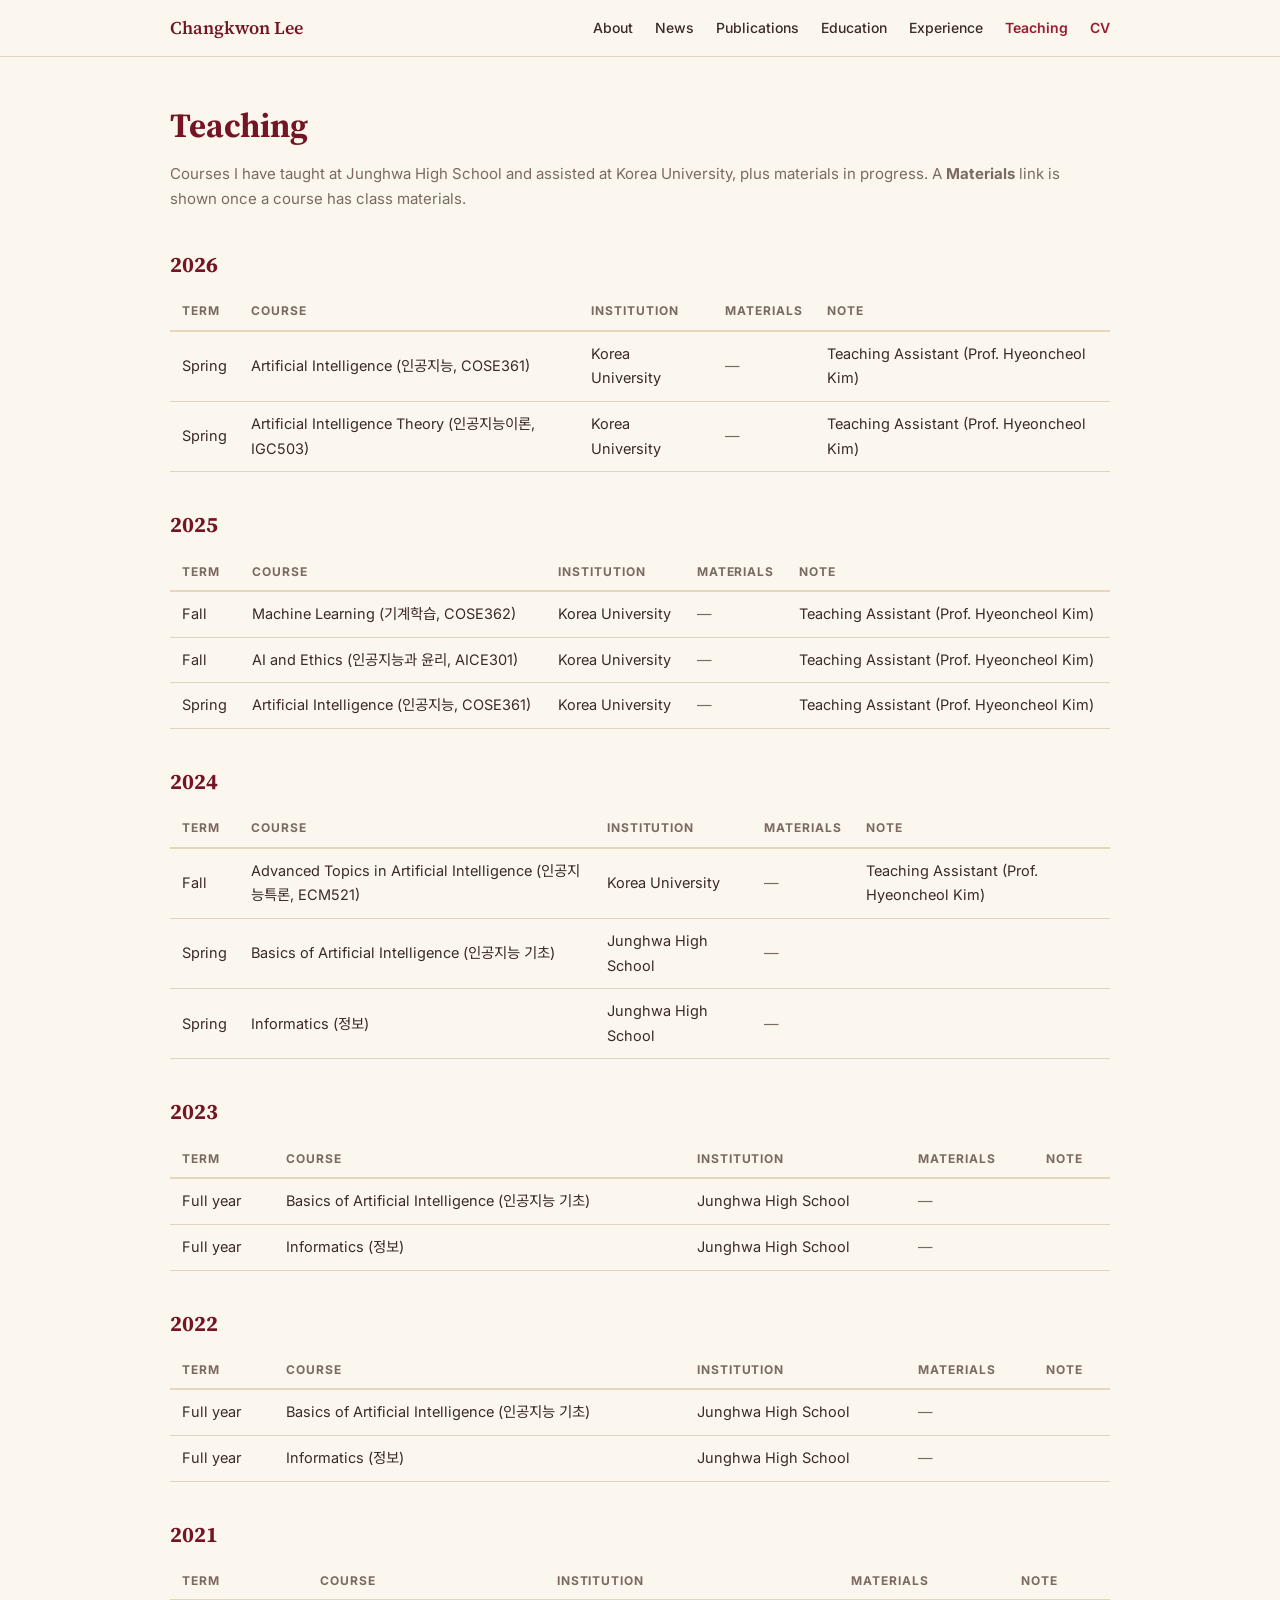
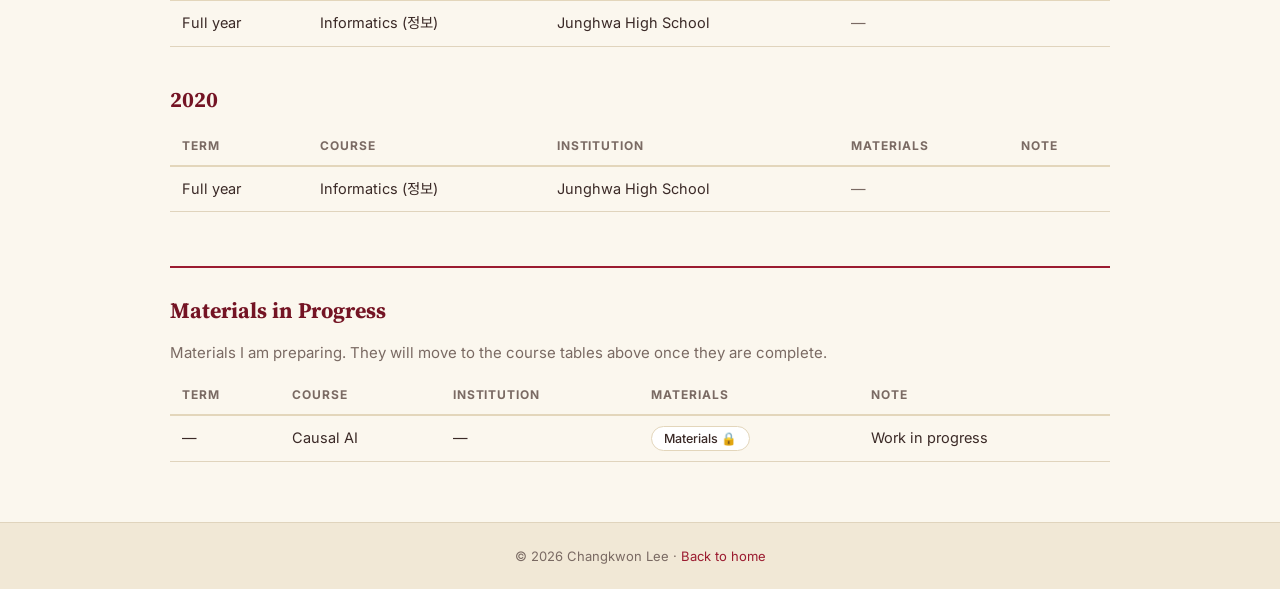
==== teaching.html @ 47984edf "Add personal website Single-page profile site (About, News, Publications, Education, Experience), a " ====
<!doctype html>
<html lang="en">
<head>
  <meta charset="utf-8">
  <meta name="viewport" content="width=device-width, initial-scale=1">
  <title>Teaching · Changkwon Lee</title>
  <link rel="preconnect" href="https://fonts.googleapis.com">
  <link rel="preconnect" href="https://fonts.gstatic.com" crossorigin>
  <link href="https://fonts.googleapis.com/css2?family=Inter:wght@400;500;600&family=Noto+Sans+KR:wght@400;500&family=Source+Serif+4:wght@400;600&display=swap" rel="stylesheet">
  <link rel="stylesheet" href="css/style.css">
</head>
<body>

<header class="nav">
  <div class="nav-inner">
    <a class="brand" href="index.html">Changkwon Lee</a>
    <ul>
      <li><a href="index.html#about">About</a></li>
      <li><a href="index.html#news">News</a></li>
      <li><a href="index.html#publications">Publications</a></li>
      <li><a href="index.html#education">Education</a></li>
      <li><a href="index.html#experience">Experience</a></li>
      <li><a href="teaching.html" class="cv">Teaching</a></li>
      <li><a class="cv" href="assets/Changkwon_Lee_CV.pdf" download>CV</a></li>
    </ul>
  </div>
</header>

<main class="teaching-page">
  <h1 class="page-title">Teaching</h1>
  <p class="page-sub">Courses I have taught at Junghwa High School and assisted at Korea University, plus materials in progress. A <b>Materials</b> link is shown once a course has class materials.</p>

  <!--
    HOW TO ADD A COURSE: copy one <tr> and paste it in the matching year table.
    Open materials link:    <a class="btn" href="URL">Materials</a>
    Password-protected:     <a class="btn lock" href="#" data-protected="URL">Materials 🔒</a>
    No materials yet:       <span class="none">—</span>
  -->

  <h2 class="year">2026</h2>
  <div class="table-wrap"><table class="courses">
    <thead><tr><th>Term</th><th>Course</th><th>Institution</th><th>Materials</th><th>Note</th></tr></thead>
    <tbody>
      <tr><td>Spring</td><td>Artificial Intelligence (인공지능, COSE361)</td><td>Korea University</td><td><span class="none">—</span></td><td>Teaching Assistant (Prof. Hyeoncheol Kim)</td></tr>
      <tr><td>Spring</td><td>Artificial Intelligence Theory (인공지능이론, IGC503)</td><td>Korea University</td><td><span class="none">—</span></td><td>Teaching Assistant (Prof. Hyeoncheol Kim)</td></tr>
    </tbody>
  </table></div>

  <h2 class="year">2025</h2>
  <div class="table-wrap"><table class="courses">
    <thead><tr><th>Term</th><th>Course</th><th>Institution</th><th>Materials</th><th>Note</th></tr></thead>
    <tbody>
      <tr><td>Fall</td><td>Machine Learning (기계학습, COSE362)</td><td>Korea University</td><td><span class="none">—</span></td><td>Teaching Assistant (Prof. Hyeoncheol Kim)</td></tr>
      <tr><td>Fall</td><td>AI and Ethics (인공지능과 윤리, AICE301)</td><td>Korea University</td><td><span class="none">—</span></td><td>Teaching Assistant (Prof. Hyeoncheol Kim)</td></tr>
      <tr><td>Spring</td><td>Artificial Intelligence (인공지능, COSE361)</td><td>Korea University</td><td><span class="none">—</span></td><td>Teaching Assistant (Prof. Hyeoncheol Kim)</td></tr>
    </tbody>
  </table></div>

  <h2 class="year">2024</h2>
  <div class="table-wrap"><table class="courses">
    <thead><tr><th>Term</th><th>Course</th><th>Institution</th><th>Materials</th><th>Note</th></tr></thead>
    <tbody>
      <tr><td>Fall</td><td>Advanced Topics in Artificial Intelligence (인공지능특론, ECM521)</td><td>Korea University</td><td><span class="none">—</span></td><td>Teaching Assistant (Prof. Hyeoncheol Kim)</td></tr>
      <tr><td>Spring</td><td>Basics of Artificial Intelligence (인공지능 기초)</td><td>Junghwa High School</td><td><span class="none">—</span></td><td></td></tr>
      <tr><td>Spring</td><td>Informatics (정보)</td><td>Junghwa High School</td><td><span class="none">—</span></td><td></td></tr>
    </tbody>
  </table></div>

  <h2 class="year">2023</h2>
  <div class="table-wrap"><table class="courses">
    <thead><tr><th>Term</th><th>Course</th><th>Institution</th><th>Materials</th><th>Note</th></tr></thead>
    <tbody>
      <tr><td>Full year</td><td>Basics of Artificial Intelligence (인공지능 기초)</td><td>Junghwa High School</td><td><span class="none">—</span></td><td></td></tr>
      <tr><td>Full year</td><td>Informatics (정보)</td><td>Junghwa High School</td><td><span class="none">—</span></td><td></td></tr>
    </tbody>
  </table></div>

  <h2 class="year">2022</h2>
  <div class="table-wrap"><table class="courses">
    <thead><tr><th>Term</th><th>Course</th><th>Institution</th><th>Materials</th><th>Note</th></tr></thead>
    <tbody>
      <tr><td>Full year</td><td>Basics of Artificial Intelligence (인공지능 기초)</td><td>Junghwa High School</td><td><span class="none">—</span></td><td></td></tr>
      <tr><td>Full year</td><td>Informatics (정보)</td><td>Junghwa High School</td><td><span class="none">—</span></td><td></td></tr>
    </tbody>
  </table></div>

  <h2 class="year">2021</h2>
  <div class="table-wrap"><table class="courses">
    <thead><tr><th>Term</th><th>Course</th><th>Institution</th><th>Materials</th><th>Note</th></tr></thead>
    <tbody>
      <tr><td>Full year</td><td>Informatics (정보)</td><td>Junghwa High School</td><td><span class="none">—</span></td><td></td></tr>
    </tbody>
  </table></div>

  <h2 class="year">2020</h2>
  <div class="table-wrap"><table class="courses">
    <thead><tr><th>Term</th><th>Course</th><th>Institution</th><th>Materials</th><th>Note</th></tr></thead>
    <tbody>
      <tr><td>Full year</td><td>Informatics (정보)</td><td>Junghwa High School</td><td><span class="none">—</span></td><td></td></tr>
    </tbody>
  </table></div>

  <h2 class="year in-progress" id="in-progress">Materials in Progress</h2>
  <p class="page-sub">Materials I am preparing. They will move to the course tables above once they are complete.</p>
  <div class="table-wrap"><table class="courses">
    <thead><tr><th>Term</th><th>Course</th><th>Institution</th><th>Materials</th><th>Note</th></tr></thead>
    <tbody>
      <tr>
        <td>—</td>
        <td>Causal AI</td>
        <td>—</td>
        <td><a class="btn lock" href="#" data-protected="https://github.com/imkwony/Reading_a_Book-CausalAI">Materials 🔒</a></td>
        <td>Work in progress</td>
      </tr>
    </tbody>
  </table></div>
</main>

<footer>
  © <span id="year"></span> Changkwon Lee · <a href="index.html">Back to home</a>
</footer>

<dialog id="gate">
  <form method="dialog" id="gate-form" autocomplete="off">
    <h3>Sign in to view materials</h3>
    <label>ID <input id="gate-id" type="text" value="admin" autocomplete="off"></label>
    <label>Password <input id="gate-pw" type="password" autocomplete="off"></label>
    <p class="err" id="gate-err" hidden>Incorrect ID or password.</p>
    <div class="actions">
      <button type="button" class="btn" id="gate-cancel">Cancel</button>
      <button type="submit" class="btn primary">Open</button>
    </div>
  </form>
</dialog>

<script src="js/main.js"></script>
<script src="js/gate.js"></script>
</body>
</html>
---- css/style.css ----
:root {
  --crimson: #9b1b30;
  --crimson-dark: #741424;
  --crimson-soft: #f3dfe0;
  --beige: #f1e8d6;
  --beige-dark: #e3d6bb;
  --cream: #fbf7ee;
  --ink: #3b2a27;
  --muted: #7a6a63;
  --line: #e0d4bd;
  --serif: "Source Serif 4", "Noto Serif KR", Georgia, serif;
  --sans: "Inter", "Noto Sans KR", system-ui, -apple-system, "Segoe UI", sans-serif;
}

* { box-sizing: border-box; }
html { scroll-behavior: smooth; scroll-padding-top: 72px; }
body {
  margin: 0;
  background: var(--cream);
  color: var(--ink);
  font-family: var(--sans);
  font-size: 16px;
  line-height: 1.7;
}
a { color: var(--crimson); text-decoration: none; }
a:hover { text-decoration: underline; }

/* ---------- nav ---------- */
.nav {
  position: sticky; top: 0; z-index: 10;
  background: rgba(251, 247, 238, .92);
  backdrop-filter: blur(8px);
  border-bottom: 1px solid var(--line);
}
.nav-inner {
  max-width: 980px; margin: 0 auto; padding: 0 20px;
  display: flex; align-items: center; justify-content: space-between;
  height: 56px;
}
.brand { font-family: var(--serif); font-weight: 600; font-size: 18px; color: var(--crimson-dark); }
.nav ul { display: flex; gap: 22px; list-style: none; margin: 0; padding: 0; }
.nav ul a { color: var(--ink); font-size: 14px; font-weight: 500; }
.nav ul a:hover { color: var(--crimson); text-decoration: none; }
.nav ul a.cv { color: var(--crimson); font-weight: 600; }

/* ---------- hero ---------- */
.hero {
  background: linear-gradient(180deg, var(--beige) 0%, var(--cream) 100%);
  border-bottom: 1px solid var(--line);
}
.hero-inner {
  max-width: 980px; margin: 0 auto; padding: 56px 20px 48px;
  display: flex; gap: 40px; align-items: center;
}
.avatar {
  width: 200px; height: 200px; border-radius: 50%; object-fit: cover; object-position: 50% 30%;
  border: 4px solid #fff; box-shadow: 0 6px 22px rgba(116, 20, 36, .18); flex: none;
}
.eyebrow {
  font-size: 12px; font-weight: 600; letter-spacing: .12em; text-transform: uppercase;
  color: var(--crimson); margin: 0 0 6px;
}
.hero h1 { font-family: var(--serif); font-size: 42px; line-height: 1.15; margin: 0 0 12px; color: var(--ink); }
.hero h1 span { font-size: 22px; font-weight: 400; color: var(--muted); margin-left: 8px; }
.hero p.lead { margin: 0 0 18px; max-width: 580px; }
.hero p.lead b { color: var(--crimson-dark); }
.links { display: flex; flex-wrap: wrap; gap: 8px; }
.btn {
  display: inline-block; padding: 5px 14px; font-size: 13px; font-weight: 500;
  border: 1px solid var(--beige-dark); border-radius: 999px; background: #fff; color: var(--ink);
}
.btn:hover { border-color: var(--crimson); color: var(--crimson); text-decoration: none; }
.btn.primary { background: var(--crimson); border-color: var(--crimson); color: #fff; }
.btn.primary:hover { background: var(--crimson-dark); color: #fff; }

/* ---------- sections ---------- */
main { max-width: 980px; margin: 0 auto; padding: 0 20px 60px; }
section { padding: 44px 0 8px; }
section > h2 {
  font-family: var(--serif); font-size: 28px; margin: 0 0 20px; color: var(--crimson-dark);
  display: flex; align-items: baseline; gap: 12px;
}
section > h2 small { font-family: var(--sans); font-size: 12px; font-weight: 600; color: var(--crimson); letter-spacing: .05em; }

.about-grid { display: grid; grid-template-columns: 1fr 280px; gap: 36px; align-items: start; }
.about-grid p { margin: 0 0 14px; }
.card { background: var(--beige); border: 1px solid var(--beige-dark); border-radius: 10px; padding: 18px 20px; }
.card h3 { margin: 0 0 10px; font-size: 12px; letter-spacing: .1em; text-transform: uppercase; color: var(--crimson); }
.card ul { margin: 0; padding: 0; list-style: none; }
.card li { padding: 7px 0; border-top: 1px solid var(--beige-dark); font-size: 14px; line-height: 1.45; }
.card li:first-child { border-top: 0; }

/* news */
.news { list-style: none; margin: 0; padding: 0; }
.news li { display: grid; grid-template-columns: 90px 1fr; gap: 12px; padding: 10px 0; border-bottom: 1px dashed var(--line); }
.news .date { font-size: 13px; font-weight: 600; color: var(--crimson); }
.news li.extra { display: none; }
.news.open li.extra { display: grid; }
.more { margin-top: 12px; background: none; border: 0; color: var(--crimson); font: inherit; font-size: 14px; cursor: pointer; padding: 0; }
.more:hover { text-decoration: underline; }

/* publications */
.pub { display: grid; grid-template-columns: 96px 1fr; gap: 18px; padding: 18px 0; border-bottom: 1px solid var(--line); }
.tag {
  height: fit-content; text-align: center; font-size: 12px; font-weight: 600; line-height: 1.3;
  padding: 6px 4px; border-radius: 6px; background: var(--crimson); color: #fff;
}
.tag.alt { background: var(--beige-dark); color: var(--crimson-dark); }
.pub h3 { margin: 0 0 4px; font-family: var(--serif); font-size: 17px; line-height: 1.4; }
.pub .authors { font-size: 14px; color: var(--muted); }
.pub .authors b { color: var(--ink); background: var(--crimson-soft); padding: 0 3px; border-radius: 3px; }
.pub .venue { font-size: 14px; font-style: italic; margin-top: 2px; }
.pub .links { margin-top: 8px; }
.pub .btn { padding: 1px 10px; font-size: 12px; }
.subhead { font-size: 13px; font-weight: 600; text-transform: uppercase; letter-spacing: .1em; color: var(--muted); margin: 26px 0 0; }

/* timeline */
.tl { display: grid; grid-template-columns: 150px 1fr; gap: 6px 24px; padding: 14px 0; border-bottom: 1px solid var(--line); }
.tl:last-child { border-bottom: 0; }
.tl .when { font-size: 14px; font-weight: 600; color: var(--crimson); }
.tl h3 { margin: 0; font-size: 16px; }
.tl p { margin: 2px 0 0; font-size: 14.5px; color: var(--muted); }
.tl-group { font-size: 12px; font-weight: 600; letter-spacing: .1em; text-transform: uppercase; color: var(--muted); margin: 22px 0 0; }

/* teaching */
.teach-card { display: flex; gap: 20px; justify-content: space-between; align-items: center; flex-wrap: wrap; background: var(--crimson); color: #fff; border-radius: 10px; padding: 22px 26px; margin-bottom: 8px; }
.teach-card h3 { margin: 0 0 2px; font-family: var(--serif); font-size: 20px; }
.teach-card p { margin: 0; opacity: .85; font-size: 14.5px; }
.teach-card .btn { background: var(--cream); border-color: var(--cream); color: var(--crimson-dark); font-weight: 600; padding: 8px 20px; }
.teach-card .btn:hover { background: #fff; color: var(--crimson); }

footer { border-top: 1px solid var(--line); background: var(--beige); text-align: center; font-size: 13px; color: var(--muted); padding: 22px 20px; }

/* ---------- mobile ---------- */
@media (max-width: 760px) {
  .nav ul { gap: 12px; overflow-x: auto; }
  .nav ul a { font-size: 13px; white-space: nowrap; }
  .brand { display: none; }
  .hero-inner { flex-direction: column; text-align: center; padding-top: 36px; }
  .hero h1 { font-size: 34px; }
  .links { justify-content: center; }
  .about-grid { grid-template-columns: 1fr; }
  .pub { grid-template-columns: 1fr; gap: 8px; }
  .tag { width: fit-content; padding: 3px 12px; }
  .tl { grid-template-columns: 1fr; gap: 2px; }
  .news li { grid-template-columns: 1fr; gap: 0; }
}

/* ---------- teaching page ---------- */
.teaching-page { padding-top: 40px; }
.page-title { font-family: var(--serif); font-size: 34px; margin: 0 0 6px; color: var(--crimson-dark); }
.page-sub { color: var(--muted); margin: 0 0 12px; font-size: 15px; }
h2.year { font-family: var(--serif); font-size: 22px; margin: 34px 0 10px; color: var(--crimson-dark); }
h2.year.in-progress { margin-top: 54px; padding-top: 24px; border-top: 2px solid var(--crimson); }
.table-wrap { overflow-x: auto; }
table.courses { width: 100%; border-collapse: collapse; font-size: 14.5px; }
.courses th { text-align: left; font-size: 12px; letter-spacing: .08em; text-transform: uppercase; color: var(--muted); border-bottom: 2px solid var(--beige-dark); padding: 8px 12px; }
.courses td { padding: 10px 12px; border-bottom: 1px solid var(--line); vertical-align: middle; }
.courses tbody tr:hover { background: var(--beige); }
.courses .none { color: var(--muted); }
.courses .btn { padding: 1px 12px; font-size: 12.5px; white-space: nowrap; }

dialog#gate { border: 1px solid var(--beige-dark); border-radius: 12px; padding: 24px 26px; background: var(--cream); color: var(--ink); width: min(360px, 90vw); box-shadow: 0 12px 40px rgba(59, 42, 39, .3); }
dialog#gate::backdrop { background: rgba(59, 42, 39, .45); }
#gate h3 { margin: 0 0 14px; font-family: var(--serif); color: var(--crimson-dark); }
#gate label { display: block; font-size: 13px; font-weight: 500; margin-bottom: 10px; }
#gate input { display: block; width: 100%; margin-top: 4px; padding: 8px 10px; font: inherit; border: 1px solid var(--beige-dark); border-radius: 6px; background: #fff; }
#gate input:focus { outline: 2px solid var(--crimson); outline-offset: 0; }
#gate .err { color: var(--crimson); font-size: 13px; margin: 0 0 8px; }
#gate .actions { display: flex; justify-content: flex-end; gap: 8px; margin-top: 14px; }
#gate .btn { cursor: pointer; font: inherit; font-size: 13px; padding: 6px 16px; }
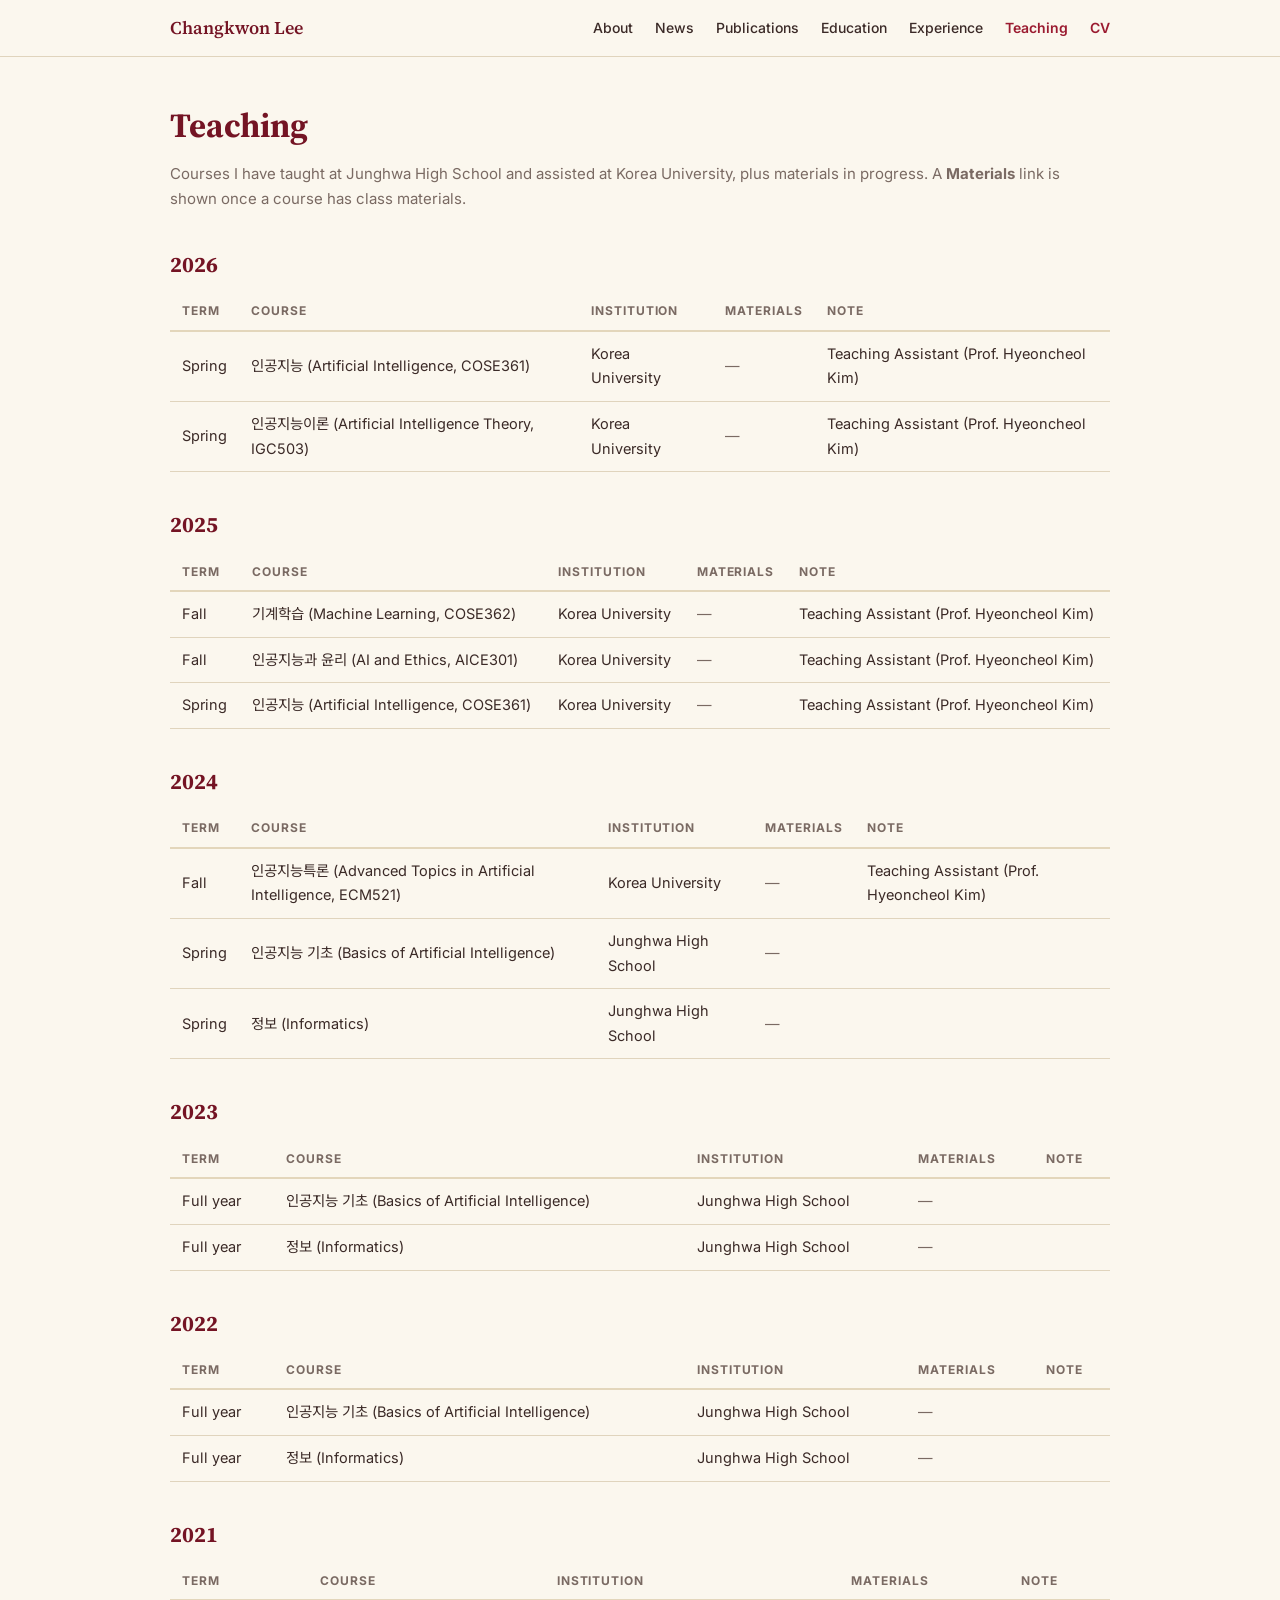
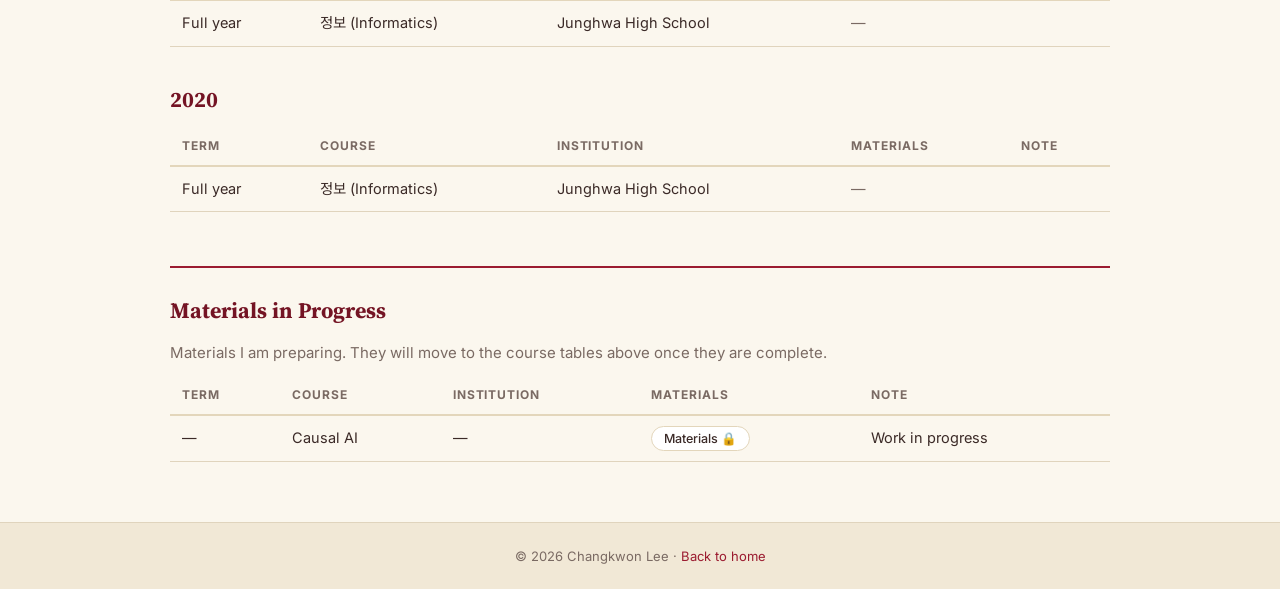
==== commit c46caf1a: "Update publications, naming order and guideline description - Add KTCF DOI - Journal tags now show J" ====
--- a/teaching.html
+++ b/teaching.html
@@ -41,8 +41,8 @@
   <div class="table-wrap"><table class="courses">
     <thead><tr><th>Term</th><th>Course</th><th>Institution</th><th>Materials</th><th>Note</th></tr></thead>
     <tbody>
-      <tr><td>Spring</td><td>Artificial Intelligence (인공지능, COSE361)</td><td>Korea University</td><td><span class="none">—</span></td><td>Teaching Assistant (Prof. Hyeoncheol Kim)</td></tr>
-      <tr><td>Spring</td><td>Artificial Intelligence Theory (인공지능이론, IGC503)</td><td>Korea University</td><td><span class="none">—</span></td><td>Teaching Assistant (Prof. Hyeoncheol Kim)</td></tr>
+      <tr><td>Spring</td><td>인공지능 (Artificial Intelligence, COSE361)</td><td>Korea University</td><td><span class="none">—</span></td><td>Teaching Assistant (Prof. Hyeoncheol Kim)</td></tr>
+      <tr><td>Spring</td><td>인공지능이론 (Artificial Intelligence Theory, IGC503)</td><td>Korea University</td><td><span class="none">—</span></td><td>Teaching Assistant (Prof. Hyeoncheol Kim)</td></tr>
     </tbody>
   </table></div>
 
@@ -50,9 +50,9 @@
   <div class="table-wrap"><table class="courses">
     <thead><tr><th>Term</th><th>Course</th><th>Institution</th><th>Materials</th><th>Note</th></tr></thead>
     <tbody>
-      <tr><td>Fall</td><td>Machine Learning (기계학습, COSE362)</td><td>Korea University</td><td><span class="none">—</span></td><td>Teaching Assistant (Prof. Hyeoncheol Kim)</td></tr>
-      <tr><td>Fall</td><td>AI and Ethics (인공지능과 윤리, AICE301)</td><td>Korea University</td><td><span class="none">—</span></td><td>Teaching Assistant (Prof. Hyeoncheol Kim)</td></tr>
-      <tr><td>Spring</td><td>Artificial Intelligence (인공지능, COSE361)</td><td>Korea University</td><td><span class="none">—</span></td><td>Teaching Assistant (Prof. Hyeoncheol Kim)</td></tr>
+      <tr><td>Fall</td><td>기계학습 (Machine Learning, COSE362)</td><td>Korea University</td><td><span class="none">—</span></td><td>Teaching Assistant (Prof. Hyeoncheol Kim)</td></tr>
+      <tr><td>Fall</td><td>인공지능과 윤리 (AI and Ethics, AICE301)</td><td>Korea University</td><td><span class="none">—</span></td><td>Teaching Assistant (Prof. Hyeoncheol Kim)</td></tr>
+      <tr><td>Spring</td><td>인공지능 (Artificial Intelligence, COSE361)</td><td>Korea University</td><td><span class="none">—</span></td><td>Teaching Assistant (Prof. Hyeoncheol Kim)</td></tr>
     </tbody>
   </table></div>
 
@@ -60,9 +60,9 @@
   <div class="table-wrap"><table class="courses">
     <thead><tr><th>Term</th><th>Course</th><th>Institution</th><th>Materials</th><th>Note</th></tr></thead>
     <tbody>
-      <tr><td>Fall</td><td>Advanced Topics in Artificial Intelligence (인공지능특론, ECM521)</td><td>Korea University</td><td><span class="none">—</span></td><td>Teaching Assistant (Prof. Hyeoncheol Kim)</td></tr>
-      <tr><td>Spring</td><td>Basics of Artificial Intelligence (인공지능 기초)</td><td>Junghwa High School</td><td><span class="none">—</span></td><td></td></tr>
-      <tr><td>Spring</td><td>Informatics (정보)</td><td>Junghwa High School</td><td><span class="none">—</span></td><td></td></tr>
+      <tr><td>Fall</td><td>인공지능특론 (Advanced Topics in Artificial Intelligence, ECM521)</td><td>Korea University</td><td><span class="none">—</span></td><td>Teaching Assistant (Prof. Hyeoncheol Kim)</td></tr>
+      <tr><td>Spring</td><td>인공지능 기초 (Basics of Artificial Intelligence)</td><td>Junghwa High School</td><td><span class="none">—</span></td><td></td></tr>
+      <tr><td>Spring</td><td>정보 (Informatics)</td><td>Junghwa High School</td><td><span class="none">—</span></td><td></td></tr>
     </tbody>
   </table></div>
 
@@ -70,8 +70,8 @@
   <div class="table-wrap"><table class="courses">
     <thead><tr><th>Term</th><th>Course</th><th>Institution</th><th>Materials</th><th>Note</th></tr></thead>
     <tbody>
-      <tr><td>Full year</td><td>Basics of Artificial Intelligence (인공지능 기초)</td><td>Junghwa High School</td><td><span class="none">—</span></td><td></td></tr>
-      <tr><td>Full year</td><td>Informatics (정보)</td><td>Junghwa High School</td><td><span class="none">—</span></td><td></td></tr>
+      <tr><td>Full year</td><td>인공지능 기초 (Basics of Artificial Intelligence)</td><td>Junghwa High School</td><td><span class="none">—</span></td><td></td></tr>
+      <tr><td>Full year</td><td>정보 (Informatics)</td><td>Junghwa High School</td><td><span class="none">—</span></td><td></td></tr>
     </tbody>
   </table></div>
 
@@ -79,8 +79,8 @@
   <div class="table-wrap"><table class="courses">
     <thead><tr><th>Term</th><th>Course</th><th>Institution</th><th>Materials</th><th>Note</th></tr></thead>
     <tbody>
-      <tr><td>Full year</td><td>Basics of Artificial Intelligence (인공지능 기초)</td><td>Junghwa High School</td><td><span class="none">—</span></td><td></td></tr>
-      <tr><td>Full year</td><td>Informatics (정보)</td><td>Junghwa High School</td><td><span class="none">—</span></td><td></td></tr>
+      <tr><td>Full year</td><td>인공지능 기초 (Basics of Artificial Intelligence)</td><td>Junghwa High School</td><td><span class="none">—</span></td><td></td></tr>
+      <tr><td>Full year</td><td>정보 (Informatics)</td><td>Junghwa High School</td><td><span class="none">—</span></td><td></td></tr>
     </tbody>
   </table></div>
 
@@ -88,7 +88,7 @@
   <div class="table-wrap"><table class="courses">
     <thead><tr><th>Term</th><th>Course</th><th>Institution</th><th>Materials</th><th>Note</th></tr></thead>
     <tbody>
-      <tr><td>Full year</td><td>Informatics (정보)</td><td>Junghwa High School</td><td><span class="none">—</span></td><td></td></tr>
+      <tr><td>Full year</td><td>정보 (Informatics)</td><td>Junghwa High School</td><td><span class="none">—</span></td><td></td></tr>
     </tbody>
   </table></div>
 
@@ -96,7 +96,7 @@
   <div class="table-wrap"><table class="courses">
     <thead><tr><th>Term</th><th>Course</th><th>Institution</th><th>Materials</th><th>Note</th></tr></thead>
     <tbody>
-      <tr><td>Full year</td><td>Informatics (정보)</td><td>Junghwa High School</td><td><span class="none">—</span></td><td></td></tr>
+      <tr><td>Full year</td><td>정보 (Informatics)</td><td>Junghwa High School</td><td><span class="none">—</span></td><td></td></tr>
     </tbody>
   </table></div>
 
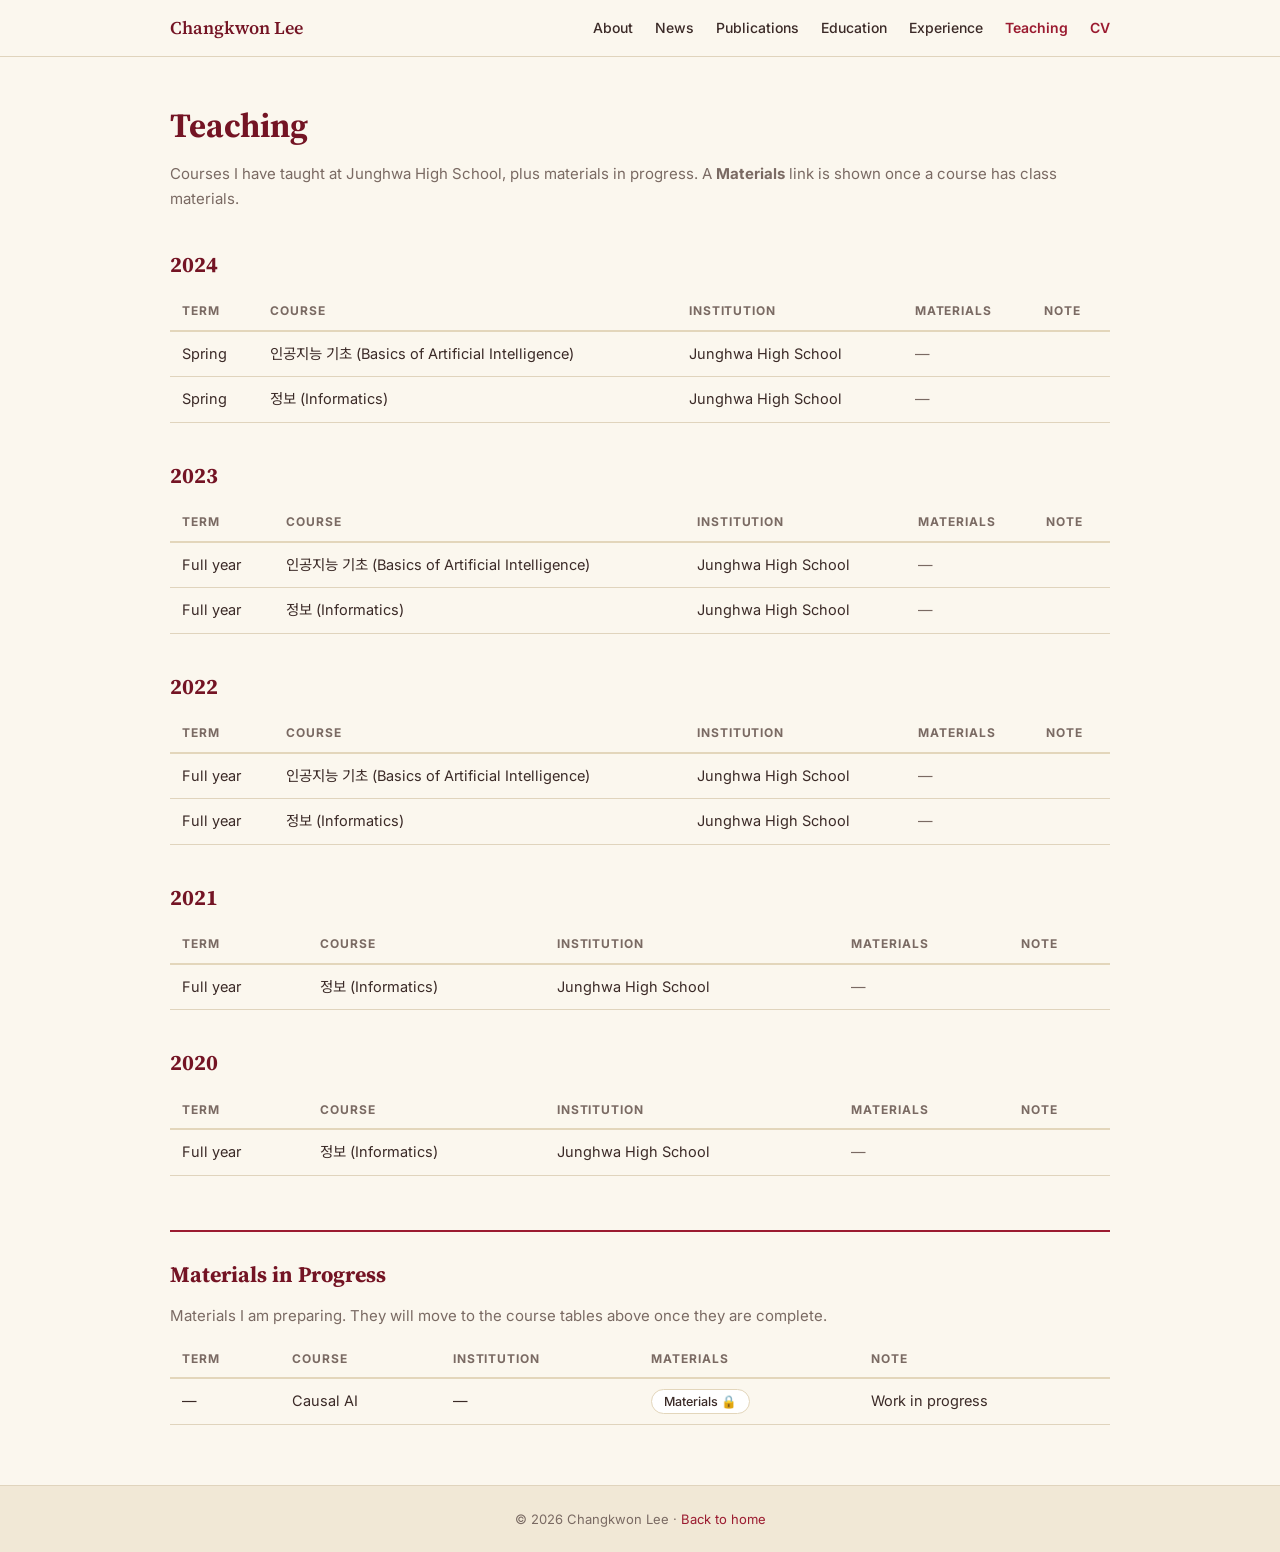
==== commit 25d60e45: "Move TA role to Experience and clarify entries - Merge teaching/research assistant roles into one Ex" ====
--- a/teaching.html
+++ b/teaching.html
@@ -28,7 +28,7 @@
 
 <main class="teaching-page">
   <h1 class="page-title">Teaching</h1>
-  <p class="page-sub">Courses I have taught at Junghwa High School and assisted at Korea University, plus materials in progress. A <b>Materials</b> link is shown once a course has class materials.</p>
+  <p class="page-sub">Courses I have taught at Junghwa High School, plus materials in progress. A <b>Materials</b> link is shown once a course has class materials.</p>
 
   <!--
     HOW TO ADD A COURSE: copy one <tr> and paste it in the matching year table.
@@ -37,30 +37,10 @@
     No materials yet:       <span class="none">—</span>
   -->
 
-  <h2 class="year">2026</h2>
-  <div class="table-wrap"><table class="courses">
-    <thead><tr><th>Term</th><th>Course</th><th>Institution</th><th>Materials</th><th>Note</th></tr></thead>
-    <tbody>
-      <tr><td>Spring</td><td>인공지능 (Artificial Intelligence, COSE361)</td><td>Korea University</td><td><span class="none">—</span></td><td>Teaching Assistant (Prof. Hyeoncheol Kim)</td></tr>
-      <tr><td>Spring</td><td>인공지능이론 (Artificial Intelligence Theory, IGC503)</td><td>Korea University</td><td><span class="none">—</span></td><td>Teaching Assistant (Prof. Hyeoncheol Kim)</td></tr>
-    </tbody>
-  </table></div>
-
-  <h2 class="year">2025</h2>
-  <div class="table-wrap"><table class="courses">
-    <thead><tr><th>Term</th><th>Course</th><th>Institution</th><th>Materials</th><th>Note</th></tr></thead>
-    <tbody>
-      <tr><td>Fall</td><td>기계학습 (Machine Learning, COSE362)</td><td>Korea University</td><td><span class="none">—</span></td><td>Teaching Assistant (Prof. Hyeoncheol Kim)</td></tr>
-      <tr><td>Fall</td><td>인공지능과 윤리 (AI and Ethics, AICE301)</td><td>Korea University</td><td><span class="none">—</span></td><td>Teaching Assistant (Prof. Hyeoncheol Kim)</td></tr>
-      <tr><td>Spring</td><td>인공지능 (Artificial Intelligence, COSE361)</td><td>Korea University</td><td><span class="none">—</span></td><td>Teaching Assistant (Prof. Hyeoncheol Kim)</td></tr>
-    </tbody>
-  </table></div>
-
   <h2 class="year">2024</h2>
   <div class="table-wrap"><table class="courses">
     <thead><tr><th>Term</th><th>Course</th><th>Institution</th><th>Materials</th><th>Note</th></tr></thead>
     <tbody>
-      <tr><td>Fall</td><td>인공지능특론 (Advanced Topics in Artificial Intelligence, ECM521)</td><td>Korea University</td><td><span class="none">—</span></td><td>Teaching Assistant (Prof. Hyeoncheol Kim)</td></tr>
       <tr><td>Spring</td><td>인공지능 기초 (Basics of Artificial Intelligence)</td><td>Junghwa High School</td><td><span class="none">—</span></td><td></td></tr>
       <tr><td>Spring</td><td>정보 (Informatics)</td><td>Junghwa High School</td><td><span class="none">—</span></td><td></td></tr>
     </tbody>
